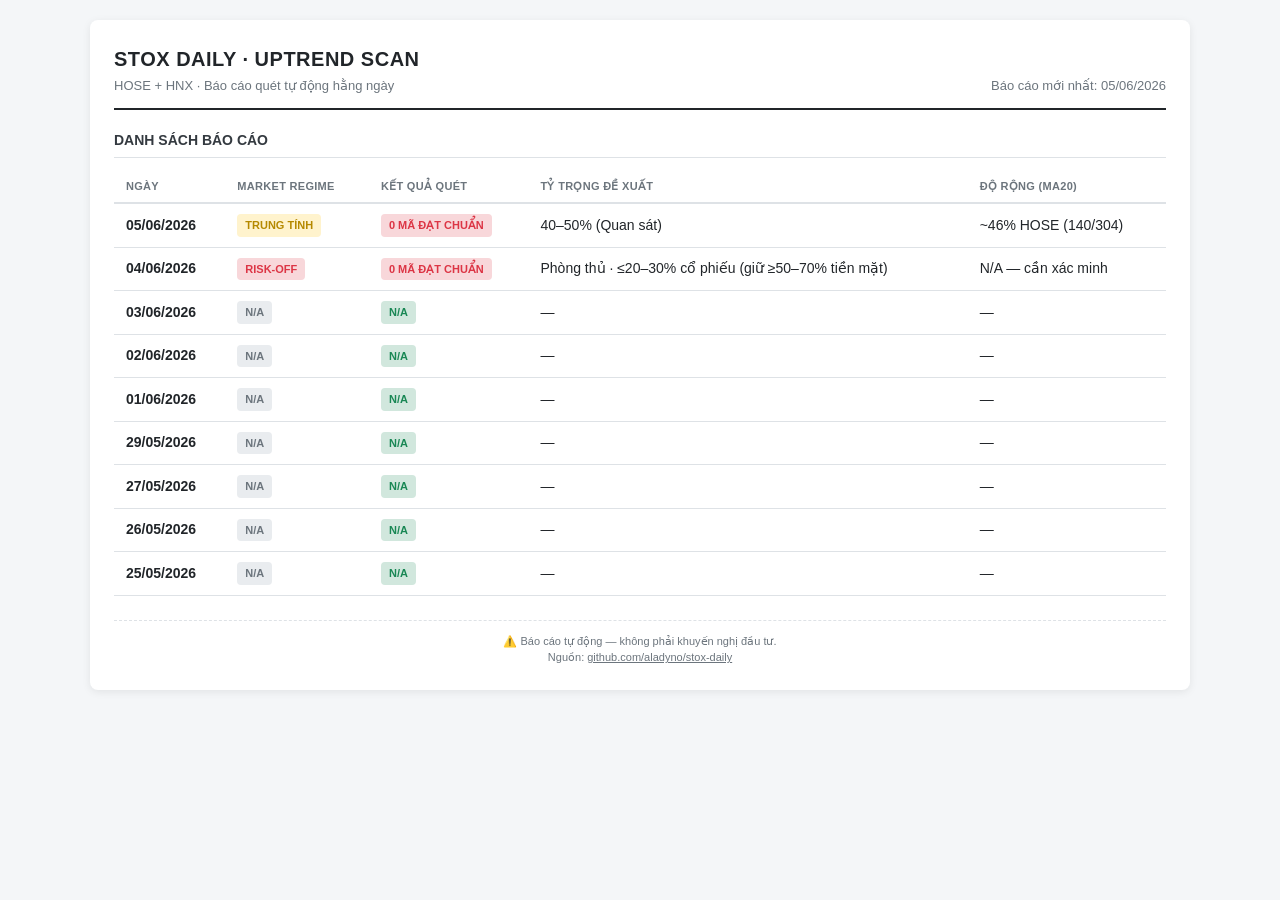
==== index.html @ 493dbbc0 "Build static dashboard for daily uptrend scan reports - index.html: report list table + inline ifram" ====
<!DOCTYPE html>
<html lang="vi">
<head>
<meta charset="UTF-8">
<meta name="viewport" content="width=device-width, initial-scale=1.0">
<title>Stox Daily — Uptrend Scan Reports</title>
<meta name="description" content="Báo cáo quét uptrend hằng ngày HOSE + HNX — VN Equity">
<link rel="stylesheet" href="style.css">
</head>
<body>
<div class="container">

	<!-- HEADER -->
	<div class="header">
		<div>
			<h1>STOX DAILY · UPTREND SCAN</h1>
			<div class="subtitle">HOSE + HNX · Báo cáo quét tự động hằng ngày</div>
		</div>
		<div class="date" id="last-updated"></div>
	</div>

	<!-- BẢNG DANH SÁCH BÁO CÁO -->
	<section>
		<h2>Danh sách báo cáo</h2>
		<div class="table-wrap">
			<table id="report-table">
				<thead>
					<tr>
						<th>Ngày</th>
						<th>Market Regime</th>
						<th>Kết quả quét</th>
						<th>Tỷ trọng đề xuất</th>
						<th>Độ rộng (MA20)</th>
					</tr>
				</thead>
				<tbody id="report-tbody">
					<tr><td colspan="5" class="loading">Đang tải danh sách báo cáo…</td></tr>
				</tbody>
			</table>
		</div>
	</section>

	<!-- VIEWER: bấm row sẽ load báo cáo vào đây -->
	<section id="viewer-section" hidden>
		<div class="viewer-header">
			<h2 id="viewer-title">Báo cáo</h2>
			<div class="viewer-actions">
				<a id="viewer-open-tab" href="#" target="_blank" rel="noopener">Mở tab mới ↗</a>
				<button id="viewer-close" type="button">✕ Đóng</button>
			</div>
		</div>
		<iframe id="viewer-frame" title="Báo cáo uptrend scan"></iframe>
	</section>

	<!-- FOOTER -->
	<div class="source-footer">
		⚠️ Báo cáo tự động — không phải khuyến nghị đầu tư.<br>
		Nguồn: <a href="https://github.com/aladyno/stox-daily" target="_blank" rel="noopener">github.com/aladyno/stox-daily</a>
	</div>

</div>
<script src="app.js"></script>
</body>
</html>
---- style.css ----
:root {
    --bg-color: #f4f6f8;
    --container-bg: #ffffff;
    --text-main: #212529;
    --text-muted: #6c757d;
    --border-color: #dee2e6;
    --danger-color: #dc3545;
    --warning-color: #b58900;
    --success-color: #198754;
    --active-bg: #e8f0fe;
}
* { box-sizing: border-box; margin: 0; padding: 0; }
body {
    font-family: -apple-system, BlinkMacSystemFont, "Segoe UI", Roboto, Helvetica, Arial, sans-serif;
    background-color: var(--bg-color);
    color: var(--text-main);
    line-height: 1.5;
    padding: 20px;
    -webkit-font-smoothing: antialiased;
}
.container {
    max-width: 1100px;
    margin: 0 auto;
    background: var(--container-bg);
    padding: 24px;
    border-radius: 8px;
    box-shadow: 0 2px 8px rgba(0,0,0,0.08);
}
.header {
    border-bottom: 2px solid var(--text-main);
    padding-bottom: 12px;
    margin-bottom: 20px;
    display: flex;
    justify-content: space-between;
    align-items: flex-end;
}
.header h1 { font-size: 20px; font-weight: 700; text-transform: uppercase; letter-spacing: 0.5px; }
.header .subtitle { font-size: 13px; color: var(--text-muted); margin-top: 2px; }
.header .date { font-size: 13px; color: var(--text-muted); font-weight: 500; }
section { margin-bottom: 24px; }
h2 {
    font-size: 14px;
    text-transform: uppercase;
    border-bottom: 1px solid var(--border-color);
    padding-bottom: 6px;
    margin-bottom: 12px;
    font-weight: 700;
    color: #343a40;
}

/* ===== TABLE ===== */
.table-wrap { overflow-x: auto; }
table { width: 100%; border-collapse: collapse; font-size: 14px; }
thead th {
    text-align: left;
    font-size: 11px;
    text-transform: uppercase;
    letter-spacing: 0.3px;
    color: var(--text-muted);
    font-weight: 600;
    padding: 8px 12px;
    border-bottom: 2px solid var(--border-color);
    white-space: nowrap;
}
tbody td {
    padding: 10px 12px;
    border-bottom: 1px solid var(--border-color);
    white-space: nowrap;
}
tbody tr[data-file] { cursor: pointer; transition: background-color 0.12s ease; }
tbody tr[data-file]:hover { background-color: #f8f9fa; }
tbody tr.active { background-color: var(--active-bg); }
tbody tr.active td:first-child { font-weight: 700; }
td.loading, td.error { text-align: center; color: var(--text-muted); padding: 24px; white-space: normal; }
td.error { color: var(--danger-color); }
.date-cell { font-weight: 600; }
.muted { color: var(--text-muted); }

/* ===== BADGES ===== */
.badge {
    display: inline-block;
    padding: 3px 8px;
    font-size: 11px;
    font-weight: 700;
    border-radius: 4px;
    text-transform: uppercase;
    white-space: nowrap;
}
.badge-danger  { background-color: #f8d7da; color: var(--danger-color); }
.badge-warning { background-color: #fff3cd; color: var(--warning-color); }
.badge-success { background-color: #d1e7dd; color: var(--success-color); }
.badge-muted   { background-color: #e9ecef; color: var(--text-muted); }

/* ===== VIEWER ===== */
.viewer-header {
    display: flex;
    justify-content: space-between;
    align-items: center;
    gap: 12px;
}
.viewer-header h2 { flex: 1; margin-bottom: 12px; }
.viewer-actions { display: flex; gap: 12px; align-items: center; margin-bottom: 8px; }
.viewer-actions a { font-size: 13px; color: #0d6efd; text-decoration: none; }
.viewer-actions a:hover { text-decoration: underline; }
.viewer-actions button {
    font-size: 13px;
    padding: 4px 10px;
    border: 1px solid var(--border-color);
    border-radius: 4px;
    background: #fff;
    color: var(--text-main);
    cursor: pointer;
}
.viewer-actions button:hover { background: #f8f9fa; }
#viewer-frame {
    width: 100%;
    height: 1200px;
    border: 1px solid var(--border-color);
    border-radius: 6px;
    background: var(--bg-color);
}

/* ===== FOOTER ===== */
.source-footer {
    font-size: 11px;
    color: var(--text-muted);
    margin-top: 24px;
    text-align: center;
    border-top: 1px dashed var(--border-color);
    padding-top: 12px;
}
.source-footer a { color: var(--text-muted); }

/* ===== MOBILE ===== */
@media (max-width: 768px) {
    body { padding: 10px; }
    .container { padding: 16px; }
    .header { flex-direction: column; align-items: flex-start; gap: 4px; padding-bottom: 10px; }
    .header h1 { font-size: 17px; }
    thead th, tbody td { padding: 8px; font-size: 13px; }
    #viewer-frame { height: 1600px; }
}
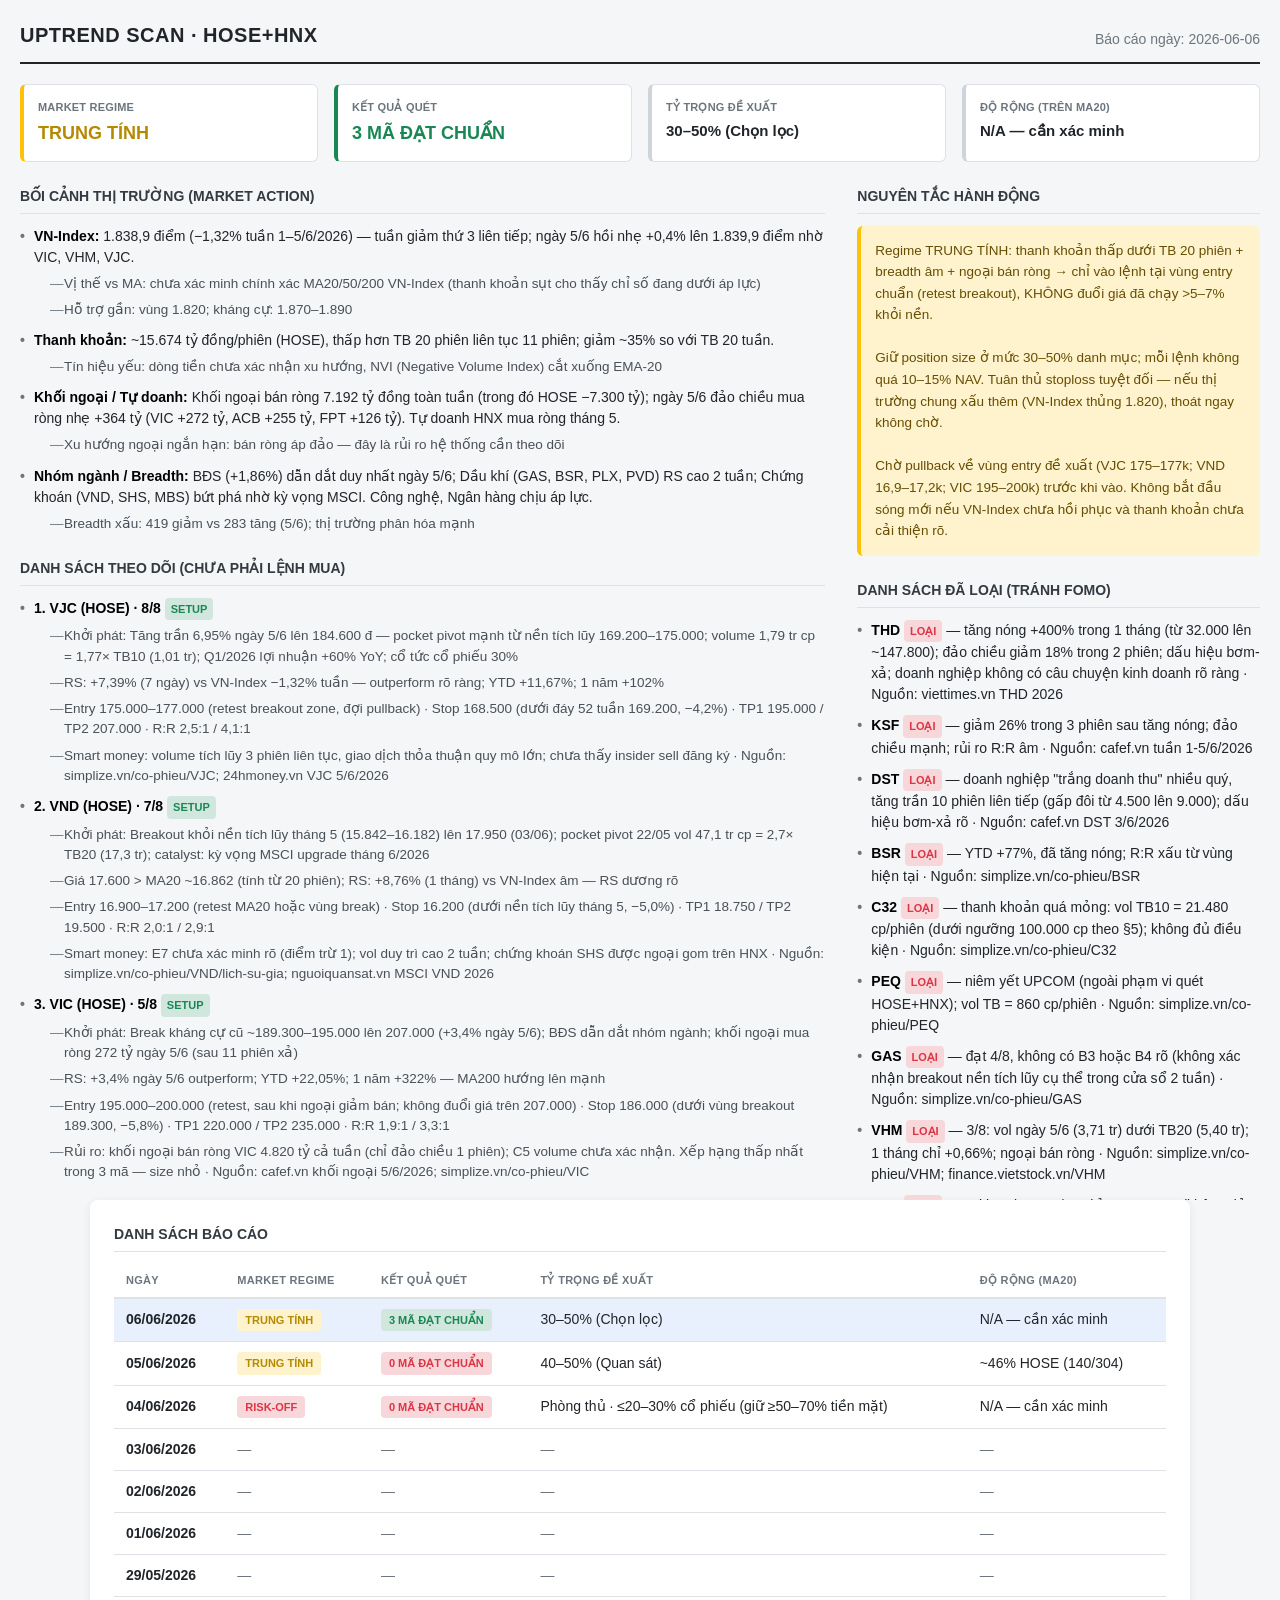
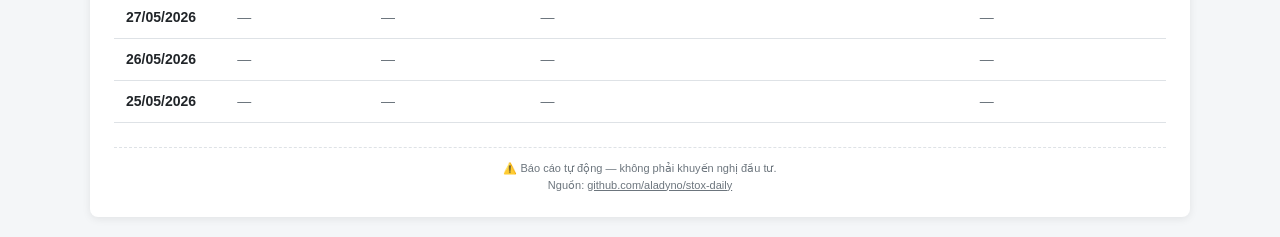
==== commit 3d152005: "ui: viewer len tren, full-bleed iframe, tu load bao cao moi nhat - Viewer (UPTREND SCAN - HOSE+HNX) " ====
--- a/index.html
+++ b/index.html
@@ -8,16 +8,12 @@
 <link rel="stylesheet" href="style.css">
 </head>
 <body>
+
+<!-- VIEWER: full-bleed, liền mạch với page — luôn hiện báo cáo mới nhất, bấm row trong bảng để đổi ngày -->
+<!-- Header hiển thị là header của chính báo cáo (UPTREND SCAN · HOSE+HNX) trong iframe -->
+<iframe id="viewer-frame" title="Báo cáo uptrend scan"></iframe>
+
 <div class="container">
-
-	<!-- HEADER -->
-	<div class="header">
-		<div>
-			<h1>STOX DAILY · UPTREND SCAN</h1>
-			<div class="subtitle">HOSE + HNX · Báo cáo quét tự động hằng ngày</div>
-		</div>
-		<div class="date" id="last-updated"></div>
-	</div>
 
 	<!-- BẢNG DANH SÁCH BÁO CÁO -->
 	<section>
@@ -40,18 +36,6 @@
 		</div>
 	</section>
 
-	<!-- VIEWER: bấm row sẽ load báo cáo vào đây -->
-	<section id="viewer-section" hidden>
-		<div class="viewer-header">
-			<h2 id="viewer-title">Báo cáo</h2>
-			<div class="viewer-actions">
-				<a id="viewer-open-tab" href="#" target="_blank" rel="noopener">Mở tab mới ↗</a>
-				<button id="viewer-close" type="button">✕ Đóng</button>
-			</div>
-		</div>
-		<iframe id="viewer-frame" title="Báo cáo uptrend scan"></iframe>
-	</section>
-
 	<!-- FOOTER -->
 	<div class="source-footer">
 		⚠️ Báo cáo tự động — không phải khuyến nghị đầu tư.<br>
--- a/style.css
+++ b/style.css
@@ -15,28 +15,16 @@
     background-color: var(--bg-color);
     color: var(--text-main);
     line-height: 1.5;
-    padding: 20px;
     -webkit-font-smoothing: antialiased;
 }
 .container {
     max-width: 1100px;
-    margin: 0 auto;
+    margin: 0 auto 20px;
     background: var(--container-bg);
     padding: 24px;
     border-radius: 8px;
     box-shadow: 0 2px 8px rgba(0,0,0,0.08);
 }
-.header {
-    border-bottom: 2px solid var(--text-main);
-    padding-bottom: 12px;
-    margin-bottom: 20px;
-    display: flex;
-    justify-content: space-between;
-    align-items: flex-end;
-}
-.header h1 { font-size: 20px; font-weight: 700; text-transform: uppercase; letter-spacing: 0.5px; }
-.header .subtitle { font-size: 13px; color: var(--text-muted); margin-top: 2px; }
-.header .date { font-size: 13px; color: var(--text-muted); font-weight: 500; }
 section { margin-bottom: 24px; }
 h2 {
     font-size: 14px;
@@ -92,32 +80,14 @@
 .badge-muted   { background-color: #e9ecef; color: var(--text-muted); }
 
 /* ===== VIEWER ===== */
-.viewer-header {
-    display: flex;
-    justify-content: space-between;
-    align-items: center;
-    gap: 12px;
-}
-.viewer-header h2 { flex: 1; margin-bottom: 12px; }
-.viewer-actions { display: flex; gap: 12px; align-items: center; margin-bottom: 8px; }
-.viewer-actions a { font-size: 13px; color: #0d6efd; text-decoration: none; }
-.viewer-actions a:hover { text-decoration: underline; }
-.viewer-actions button {
-    font-size: 13px;
-    padding: 4px 10px;
-    border: 1px solid var(--border-color);
-    border-radius: 4px;
-    background: #fff;
-    color: var(--text-main);
-    cursor: pointer;
-}
-.viewer-actions button:hover { background: #f8f9fa; }
+/* Full-bleed: không margin/padding, liền mạch với nền page */
 #viewer-frame {
+    display: block;
     width: 100%;
     height: 1200px;
-    border: 1px solid var(--border-color);
-    border-radius: 6px;
-    background: var(--bg-color);
+    border: none;
+    background: transparent;
+    margin: 0;
 }
 
 /* ===== FOOTER ===== */
@@ -133,10 +103,7 @@
 
 /* ===== MOBILE ===== */
 @media (max-width: 768px) {
-    body { padding: 10px; }
-    .container { padding: 16px; }
-    .header { flex-direction: column; align-items: flex-start; gap: 4px; padding-bottom: 10px; }
-    .header h1 { font-size: 17px; }
+    .container { padding: 16px; margin: 0 10px 10px; }
     thead th, tbody td { padding: 8px; font-size: 13px; }
     #viewer-frame { height: 1600px; }
 }
